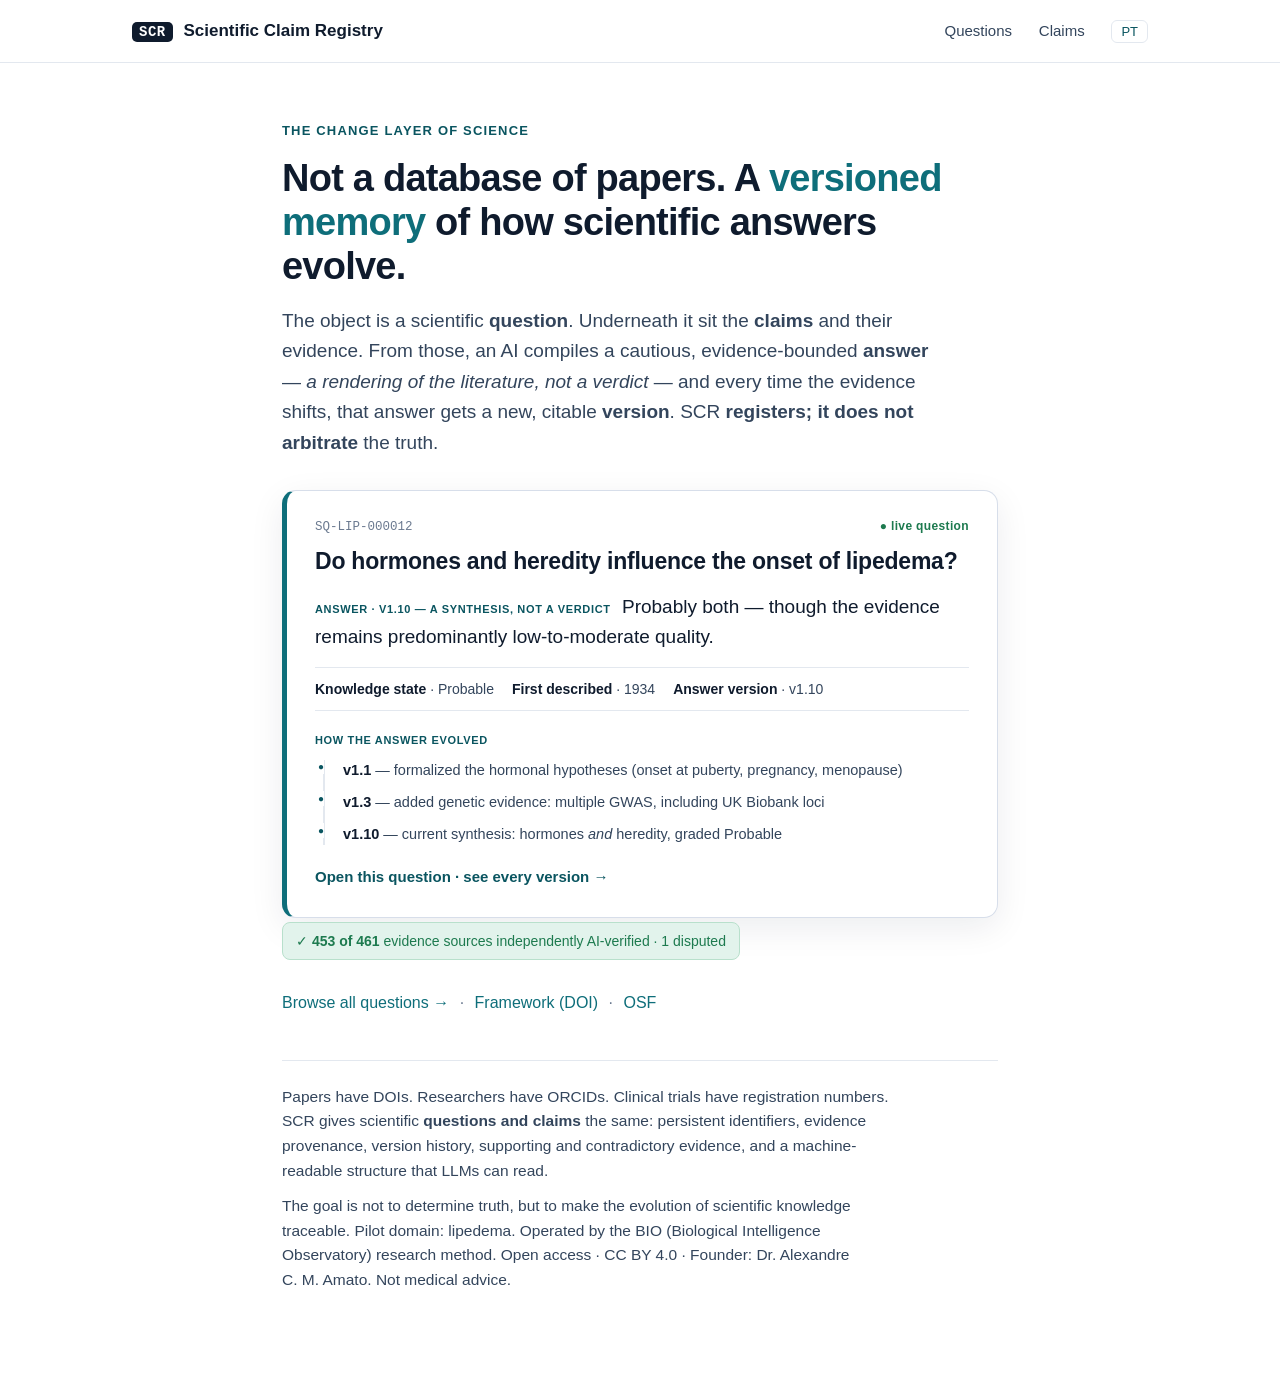
==== site/index.html @ 6c6f7bb6 "Initial commit — SCR v0.4 registry, protocol, pipeline and site The Scientific Claim Registry: a ver" ====
<!DOCTYPE html>
<html lang="en">
<head>
<meta charset="UTF-8">
<meta name="viewport" content="width=device-width, initial-scale=1">
<title>Scientific Claim Registry — a versioned memory of how scientific answers evolve</title>
<meta name="description" content="ScientificClaims.org is not a database of papers. It is a versioned memory of how scientific answers evolve over time. SCR indexes scientific questions; for each, an AI compiles a cautious, evidence-bounded answer from the literature, and every time the evidence shifts the answer gets a new, citable version. It registers; it does not arbitrate. Pilot: lipedema.">
<meta name="robots" content="index,follow">
<link rel="canonical" href="https://scientificclaims.org/">
<link rel="alternate" hreflang="en" href="https://scientificclaims.org/">
<link rel="alternate" hreflang="pt-br" href="https://scientificclaims.org/pt/">
<link rel="alternate" hreflang="x-default" href="https://scientificclaims.org/">
<link rel="icon" href="/favicon.svg" type="image/svg+xml">
<link rel="apple-touch-icon" href="/apple-touch-icon.png">
<meta property="og:title" content="Scientific Claim Registry — the change layer of science">
<meta property="og:description" content="Not a database of papers. A versioned memory of how scientific answers evolve over time.">
<meta property="og:type" content="website">
<meta property="og:url" content="https://scientificclaims.org/">
<meta property="og:image" content="https://scientificclaims.org/og-image.png">
<meta name="twitter:card" content="summary_large_image">
<link rel="stylesheet" href="style.css?v=af39bd15">
<script defer src="https://umami.caprover.amato.io/script.js" data-website-id="58f2ba6a-560e-4c60-b96d-2c890a3bd339"></script>
</head>
<body>
<header class="site">
  <div class="wrap nav">
    <a class="brand" href="/"><span class="mono">SCR</span> <span class="brand-full">Scientific Claim Registry</span></a>
    <nav>
      <a href="/questions.html">Questions</a>
      <a href="/claims.html">Claims</a>
      <a class="lang" href="/pt/">PT</a>
    </nav>
  </div>
</header>

<main class="home wrap">
  <p class="home-kicker">The change layer of science</p>
  <h1 class="home-h1">Not a database of papers. A <span class="hl">versioned memory</span> of how scientific answers evolve.</h1>
  <p class="home-sub">The object is a scientific <strong>question</strong>. Underneath it sit the
  <strong>claims</strong> and their evidence. From those, an AI compiles a cautious, evidence-bounded
  <strong>answer</strong> — <em>a rendering of the literature, not a verdict</em> — and every time the
  evidence shifts, that answer gets a new, citable <strong>version</strong>. SCR
  <strong>registers; it does not arbitrate</strong> the truth.</p>

  <!--HERO-->
  <a class="qfeat" href="/q/SQ-LIP-000012.html">
    <div class="qf-top"><span class="mono qf-id">SQ-LIP-000012</span><span class="qf-live">● live question</span></div>
    <h2 class="qf-q">Do hormones and heredity influence the onset of lipedema?</h2>
    <p class="qf-a"><span class="qf-lbl">Answer · v1.10 — a synthesis, not a verdict</span> Probably both — though the evidence remains predominantly low-to-moderate quality.</p>
    <div class="qf-meta"><span><b>Knowledge state</b> · Probable</span><span><b>First described</b> · 1934</span><span><b>Answer version</b> · v1.10</span></div>
    <div class="qf-ladder"><span class="qf-lbl">How the answer evolved</span><ol><li><b>v1.1</b> — formalized the hormonal hypotheses (onset at puberty, pregnancy, menopause)</li><li><b>v1.3</b> — added genetic evidence: multiple GWAS, including UK&nbsp;Biobank loci</li><li><b>v1.10</b> — current synthesis: hormones <em>and</em> heredity, graded Probable</li></ol></div>
    <span class="qf-cta">Open this question · see every version →</span>
  </a>
  <!--/HERO-->

  <!--VERSEAL--><p class="verseal" title="Each evidence source is independently re-read by a second AI model that must confirm its stance and a verbatim quote from the source (R-AI-13/14).">✓ <strong>453 of 461</strong> evidence sources independently AI-verified · 1 disputed</p><!--/VERSEAL-->

  <p class="home-links"><a href="/questions.html">Browse all questions →</a>
    <span class="sep">·</span> <a href="https://doi.org/10.5281/zenodo.20466195" rel="noopener">Framework (DOI)</a>
    <span class="sep">·</span> <a href="https://osf.io/n97ez/" rel="noopener">OSF</a></p>

  <div class="home-foot">
    <p>Papers have DOIs. Researchers have ORCIDs. Clinical trials have registration numbers. SCR gives
    scientific <strong>questions and claims</strong> the same: persistent identifiers, evidence provenance,
    version history, supporting and contradictory evidence, and a machine-readable structure that LLMs can read.</p>
    <p class="muted small">The goal is not to determine truth, but to make the evolution of scientific knowledge
    traceable. Pilot domain: lipedema. Operated by the BIO (Biological Intelligence Observatory) research method.
    Open access · CC&nbsp;BY&nbsp;4.0 · Founder: Dr.&nbsp;Alexandre C.&nbsp;M.&nbsp;Amato. Not medical advice.</p>
  </div>
</main>
</body>
</html>
---- site/style.css ----
:root{
  --ink:#0f1b2d; --ink-soft:#33455c; --muted:#6b7a90;
  --line:#e3e8ef; --bg:#ffffff; --band:#f6f8fb;
  --accent:#0e6e7a; --accent-d:#0a5560; --gold:#b07d2b;
  --maxw:1060px;
}
*{box-sizing:border-box}
html{scroll-behavior:smooth}
body{
  margin:0; color:var(--ink); background:var(--bg);
  font-family:-apple-system,BlinkMacSystemFont,"Segoe UI",Roboto,Helvetica,Arial,sans-serif;
  line-height:1.6; font-size:17px; -webkit-font-smoothing:antialiased;
}
.wrap{max-width:var(--maxw); margin:0 auto; padding:0 22px}
.mono{font-family:"SF Mono",ui-monospace,Menlo,Consolas,monospace}
a{color:var(--accent); text-decoration:none}
a:hover{text-decoration:underline}
h1,h2,h3{line-height:1.2; color:var(--ink); letter-spacing:-.01em}
.muted{color:var(--muted)}
.small{font-size:14px}

/* header */
header.site{border-bottom:1px solid var(--line); position:sticky; top:0; background:rgba(255,255,255,.92); backdrop-filter:saturate(180%) blur(8px); z-index:10}
.nav{display:flex; align-items:center; justify-content:space-between; height:62px}
.brand{font-weight:700; color:var(--ink)}
.brand .mono{background:var(--ink); color:#fff; padding:2px 7px; border-radius:5px; font-size:.82em; letter-spacing:.04em}
.brand-full{font-weight:600; margin-left:6px}
header nav a{color:var(--ink-soft); margin-left:22px; font-size:15px; font-weight:500}
@media(max-width:640px){.brand-full{display:none} header nav a{margin-left:14px}}

/* hero */
.hero{padding:84px 0 70px; border-bottom:1px solid var(--line)}
.eyebrow{color:var(--accent-d); font-weight:600; font-size:14px; text-transform:uppercase; letter-spacing:.08em; margin:0 0 18px}
.hero h1{font-size:48px; margin:0 0 22px; max-width:18ch}
.hl{color:var(--accent)}
.lead{font-size:20px; color:var(--ink-soft); max-width:60ch; margin:0 0 30px}
.cta{display:flex; gap:12px; flex-wrap:wrap}
.btn{display:inline-block; padding:12px 20px; border-radius:8px; border:1px solid var(--line); color:var(--ink); font-weight:600; font-size:15px}
.btn:hover{text-decoration:none; border-color:var(--accent)}
.btn.primary{background:var(--accent); border-color:var(--accent); color:#fff}
.btn.primary:hover{background:var(--accent-d)}
@media(max-width:640px){.hero h1{font-size:34px} .lead{font-size:18px}}

/* band */
.band{background:var(--band); border-bottom:1px solid var(--line); padding:56px 0}
section.section{padding:64px 0}
h2{font-size:30px; margin:0 0 10px}
.sub{color:var(--ink-soft); max-width:64ch; margin:0 0 28px; font-size:18px}

/* id grid */
.idgrid{display:grid; grid-template-columns:repeat(5,1fr); gap:14px}
.idcard{background:#fff; border:1px solid var(--line); border-radius:10px; padding:18px 14px; text-align:center}
.idcard .tag{display:inline-block; font-size:13px; background:#eef2f7; color:var(--ink-soft); padding:3px 9px; border-radius:6px; margin-bottom:8px}
.idcard span:last-child{display:block; color:var(--muted); font-size:14px}
.idcard.now{border-color:var(--accent); box-shadow:0 0 0 2px rgba(14,110,122,.12)}
.idcard.now .tag{background:var(--accent); color:#fff}
.idcard.now span:last-child{color:var(--accent-d); font-weight:600}
@media(max-width:720px){.idgrid{grid-template-columns:repeat(2,1fr)} .idcard.now{grid-column:span 2}}

/* cards */
.cards{display:grid; grid-template-columns:repeat(3,1fr); gap:18px}
.card{border:1px solid var(--line); border-radius:12px; padding:22px; background:#fff}
.card h3{font-size:17px; margin:0 0 8px; color:var(--accent-d)}
.card p{margin:0; color:var(--ink-soft); font-size:15.5px}
@media(max-width:820px){.cards{grid-template-columns:1fr 1fr}}
@media(max-width:560px){.cards{grid-template-columns:1fr}}

/* claim object */
.claim{background:#fff; border:1px solid var(--line); border-left:4px solid var(--accent); border-radius:12px; padding:26px; max-width:760px; box-shadow:0 8px 30px rgba(15,27,45,.06)}
.claim-head{display:flex; align-items:center; gap:12px; margin-bottom:14px}
.claim .id{font-size:15px; background:var(--ink); color:#fff; padding:4px 9px; border-radius:6px}
.chip{font-size:13px; background:#eef2f7; color:var(--ink-soft); padding:3px 10px; border-radius:20px; text-transform:uppercase; letter-spacing:.04em}
.claim-text{font-size:19px; color:var(--ink); margin:0 0 18px; font-weight:500}
.dims{display:flex; gap:10px; flex-wrap:wrap; margin-bottom:16px}
.dim{flex:1; min-width:150px; background:var(--band); border:1px solid var(--line); border-radius:9px; padding:10px 12px}
.dim-k{display:block; font-size:12px; text-transform:uppercase; letter-spacing:.05em; color:var(--muted)}
.dim-v{font-weight:600}
.dim-v.muted{color:var(--muted); font-weight:500}
.state-emerging{color:#c47d12}
.claim-evi,.claim-gap{margin:6px 0 0; font-size:14.5px; color:var(--ink-soft)}
.fineprint{margin-top:18px; color:var(--muted); font-size:15px; font-style:italic}

/* hypothesis */
.hyp{border-left:4px solid var(--gold); background:var(--band); margin:0 0 22px; padding:22px 26px; border-radius:0 10px 10px 0; font-size:22px; color:var(--ink); font-weight:500; max-width:70ch}

/* pilot */
.pilot{display:grid; grid-template-columns:1.3fr 1fr; gap:34px; align-items:start}
.pilot h2{margin-top:0}
.pilot p{color:var(--ink-soft)}
.stat{font-size:16px; color:var(--ink)!important}
.stat strong{font-size:24px; color:var(--accent-d)}
.priorart{background:#fff; border:1px solid var(--line); border-radius:12px; padding:24px}
.priorart h3{margin:0 0 8px; font-size:17px}
.priorart p{margin:0; font-size:15px}
@media(max-width:760px){.pilot{grid-template-columns:1fr}}

/* footer */
footer.site{border-top:1px solid var(--line); padding:40px 0; background:var(--band)}
.foot{display:flex; justify-content:space-between; gap:24px; flex-wrap:wrap}
.foot .brand{color:var(--ink); margin:0 0 4px}
.foot p{margin:0 0 4px}

/* ===== language toggle + claims page ===== */
header nav a.lang{border:1px solid var(--line); border-radius:6px; padding:3px 9px; font-size:13px; color:var(--accent-d)}
header nav a.active{color:var(--accent-d); font-weight:700}

.claims-hero{padding:54px 0 8px}
.claims-hero h1{font-size:34px; margin:0 0 10px}
.filters{display:flex; gap:10px; flex-wrap:wrap; margin:22px 0 8px}
.fbtn{cursor:pointer; background:#fff; border:1px solid var(--line); border-radius:20px; padding:7px 14px; font-size:14px; color:var(--ink-soft); font-weight:600}
.fbtn:hover{border-color:var(--accent)}
.fbtn.active{background:var(--ink); color:#fff; border-color:var(--ink)}
.fct{opacity:.6; font-weight:500}
.fbtn.active .fct{opacity:.8}

.claims-bg{background:var(--band); border-top:1px solid var(--line)}
.claims-list{padding:26px 22px 84px; display:grid; gap:20px}
.claim-row{border:1px solid #d7deea; border-left:4px solid var(--accent); border-radius:12px; padding:22px 24px; background:#fff; box-shadow:0 4px 16px rgba(15,27,45,.07); transition:box-shadow .15s,transform .15s}
.claim-row:hover{box-shadow:0 10px 28px rgba(15,27,45,.12); transform:translateY(-1px)}
.cr-head{display:flex; align-items:center; gap:10px; flex-wrap:wrap; margin-bottom:10px}
.cr-head .id{font-size:13.5px; background:var(--ink); color:#fff; padding:3px 8px; border-radius:5px}
.badge{font-size:12px; font-weight:700; padding:3px 10px; border-radius:20px; text-transform:uppercase; letter-spacing:.04em}
.st-established{background:#e2f3ec; color:#1d7a4f}
.st-probable{background:#e6f0f6; color:#1f6a93}
.st-emerging{background:#fcf0dd; color:#b07d2b}
.st-speculative{background:#f3e7ea; color:#a23b52}
.st-no_evidence{background:#eceef1; color:#5b6b7e}
.cr-text{font-size:17px; color:var(--ink); margin:0 0 12px; font-weight:500}
.cr-meta{font-size:14px; color:var(--ink-soft); margin-bottom:8px}
.cr-evi{font-size:13px; color:var(--accent-d); margin:0 0 8px; word-break:break-word}
.cr-gap{font-size:14px; color:var(--muted); margin:0}
.cr-gap strong{color:var(--ink-soft)}
@media(max-width:560px){.claims-list{padding-left:0; padding-right:0} .claims-hero h1{font-size:28px}}

/* ===== layered architecture + related work ===== */
.layers{display:grid; grid-template-columns:repeat(3,1fr); gap:18px; margin-top:8px}
.layer{border:1px solid var(--line); border-radius:12px; padding:22px; background:#fff}
.layer.l1{border-color:var(--accent); box-shadow:0 6px 22px rgba(14,110,122,.10)}
.layer .lnum{display:block; font-size:12px; text-transform:uppercase; letter-spacing:.06em; color:var(--muted); margin-bottom:6px}
.layer.l1 .lnum{color:var(--accent-d); font-weight:700}
.layer h3{margin:0 0 8px; font-size:18px}
.layer p{margin:0; color:var(--ink-soft); font-size:15px}
.related{max-width:74ch; color:var(--ink-soft); font-size:16.5px}
@media(max-width:760px){.layers{grid-template-columns:1fr}}

/* ===== minimalist RFC homepage ===== */
.rfc{max-width:680px; padding:74px 22px 96px}
.rfc h1{font-size:32px; margin:0 0 30px; letter-spacing:-.02em}
.rfc-lede{font-size:23px; line-height:1.65; color:var(--ink); margin:0 0 34px}
.rfc-lede strong{color:var(--accent-d)}
.rfc-body{font-size:18px; color:var(--ink-soft); margin:0 0 14px}
.rfc-list{font-size:18px; color:var(--ink); margin:0 0 34px; padding-left:22px; line-height:1.85}
.rfc-goal{font-size:20px; color:var(--ink); border-left:3px solid var(--gold); padding-left:18px; margin:0 0 38px; line-height:1.6}
.rfc-goal strong{color:var(--accent-d)}
.rfc-links{font-size:16px; margin:0 0 44px}
.rfc-links .sep{color:var(--muted); margin:0 6px}
.rfc-note{font-size:13.5px; color:var(--muted); border-top:1px solid var(--line); padding-top:22px; line-height:1.7}
@media(max-width:560px){.rfc{padding-top:48px} .rfc-lede{font-size:20px}}

/* ===== homepage tagline ===== */
.rfc-tagline{font-size:17px; color:var(--accent-d); font-weight:600; margin:-14px 0 30px; line-height:1.5}

/* ===== question pages ===== */
.qpage{max-width:760px; padding:48px 22px 80px}
.qpage .qid{font-size:13px; color:var(--muted); margin:0 0 8px}
.qtitle{font-size:30px; line-height:1.25; margin:0 0 24px}
.vtrack{display:flex; align-items:flex-start; gap:0; overflow-x:auto; padding:14px 4px 6px; position:relative}
.vnode{flex:1 1 0; min-width:84px; position:relative; display:flex; flex-direction:column; align-items:center;
  text-align:center; text-decoration:none; color:var(--ink-soft); cursor:help}
.vnode::before{content:""; position:absolute; top:6px; left:50%; right:-50%; height:2px; background:#d7deea; z-index:0}
.vnode:last-child::before{display:none}
.vnode .vdot{width:13px; height:13px; border-radius:50%; background:#fff; border:2.5px solid #9fb3c8; z-index:1; margin-bottom:5px}
.vnode.cur .vdot{background:var(--accent); border-color:var(--accent-d); box-shadow:0 0 0 4px rgba(14,110,122,.13)}
.vnode .vver{font-weight:700; font-size:13px; color:var(--ink)}
.vnode.cur .vver{color:var(--accent-d)}
.vnode .vdate{font-size:11.5px; color:var(--muted)}
.vnode:hover .vver{text-decoration:underline}
.vnode.noarch{cursor:default; opacity:.62}
.vnode.noarch .vdot{border-style:dashed; border-color:#b7c3d2}
.vnode.noarch:hover .vver{text-decoration:none}
.bottomline{margin:0 0 20px; padding:16px 20px; background:linear-gradient(180deg,#f0f7f5,#f6f8fb);
  border:1px solid #cfe4dd; border-left:4px solid var(--accent); border-radius:12px}
.bottomline .bl-h{display:block; font-size:12px; font-weight:700; letter-spacing:.08em; text-transform:uppercase;
  color:var(--accent-d); margin-bottom:5px}
.bottomline p{margin:0; font-size:17.5px; line-height:1.5; color:var(--ink)}
.sbadge{display:inline-block; margin-left:6px; padding:1px 8px; border-radius:999px;
  background:#fbeecd; color:#7a5410; border:1px solid #e6c98a; font-size:12px; font-weight:600;
  white-space:nowrap; cursor:help; vertical-align:1px}
.related{margin:0 0 18px; padding:10px 16px; background:var(--band); border-radius:10px}
.related .qf-lbl{display:block; margin-bottom:4px}
.related ul{margin:0; padding:0 0 0 18px}
.related li{margin:3px 0; font-size:14.5px; line-height:1.45}
.related a{color:var(--accent-d); font-weight:600}
.qphr{margin:-12px 0 20px; font-size:14px}
.qphr summary{cursor:pointer; color:var(--accent-d); font-weight:600; letter-spacing:.02em; list-style:none}
.qphr summary::-webkit-details-marker{display:none}
.qphr summary::before{content:"⊕ "; color:var(--muted)}
.qphr[open] summary::before{content:"⊖ "}
.qphr ul{margin:8px 0 0; padding:0 0 0 18px; color:var(--muted)}
.qphr li{margin:3px 0; line-height:1.5}
.answer{background:var(--band); border-left:4px solid var(--accent); border-radius:0 10px 10px 0; padding:18px 22px; margin:0 0 22px}
.answer .alabel{display:block; font-size:12px; text-transform:uppercase; letter-spacing:.06em; color:var(--accent-d); font-weight:700; margin-bottom:6px}
.answer p{margin:0; font-size:18px; color:var(--ink); line-height:1.6}
/* Answer-at-a-glance: the structured / infrastructure rendering */
.glance{border:1px solid var(--line); border-radius:12px; padding:16px 20px; margin:0 0 18px; background:var(--band)}
.glance-h{display:block; font-size:11px; text-transform:uppercase; letter-spacing:.07em; color:var(--accent-d); font-weight:700; margin-bottom:10px}
.glance dl{margin:0; display:grid; gap:7px}
.glance .g-row{display:grid; grid-template-columns:170px 1fr; gap:10px; align-items:baseline; font-size:15px}
.glance dt{margin:0; color:var(--ink-soft); font-size:13px}
.glance dd{margin:0; color:var(--ink); font-weight:600}
.glance .muted{font-weight:400}
.glance .g-answer{padding-bottom:9px; margin-bottom:3px; border-bottom:1px solid var(--line)}
.glance .g-answer dt{font-size:11px; text-transform:uppercase; letter-spacing:.05em; color:var(--accent-d); font-weight:700}
.glance .g-answer dd{font-size:16.5px; font-weight:700; color:var(--ink); line-height:1.4}
.glance .contra-caveat{color:#a23b52; font-style:italic; font-weight:400; font-size:12.5px; line-height:1.4}
.glance .gmeta{grid-column:auto; margin:12px 0 0; padding-top:10px; border-top:1px solid var(--line); font-size:12.5px; color:var(--muted); font-weight:400}
.evlink{font-weight:700; text-decoration:none; border-bottom:1.5px solid transparent}
.evlink.sup{color:#1d7a4f} .evlink.con{color:#a23b52} .evlink.oth{color:#5b6b7b}
.evlink:hover{border-bottom-color:currentColor}
.amut{font-weight:400; font-size:11px; text-transform:none; letter-spacing:0; color:var(--muted)}
.whatsnew{border-left:4px solid var(--accent); background:var(--band); border-radius:0 10px 10px 0; padding:12px 18px; margin:0 0 22px}
.whatsnew .wn-h{display:block; font-size:11px; text-transform:uppercase; letter-spacing:.06em; color:var(--accent-d); font-weight:700; margin-bottom:5px}
.whatsnew p{margin:0; font-size:15px; color:var(--ink); line-height:1.55}
/* R-Q-7 outcome breakdown */
.outcomes{border:1px solid var(--line); border-radius:12px; padding:14px 18px; margin:0 0 18px}
.outcomes table{width:100%; border-collapse:collapse; margin-top:8px; font-size:14.5px}
.outcomes td{padding:6px 8px; border-bottom:1px solid var(--band); vertical-align:baseline}
.outcomes tr:last-child td{border-bottom:none}
.oc-name{font-weight:600; color:var(--ink)}
.oc-conf{color:var(--ink-soft); white-space:nowrap}
.oc-dir{font-weight:700; padding:1px 8px; border-radius:20px; font-size:12.5px; white-space:nowrap}
.oc-dir.d-improved,.oc-dir.d-reduced{background:#e6f4ec; color:#1d7a4f}
.oc-dir.d-increased,.oc-dir.d-mixed{background:#fdf0e3; color:#9a6212}
.oc-dir.d-no_effect,.oc-dir.d-not_demonstrated{background:#eef1f4; color:#5b6b7b}
.dmtag{font-size:11px; padding:1px 8px; border-radius:20px; font-weight:600; white-space:nowrap}
.dm-yes{background:#e6f4ec; color:#1d7a4f} .dm-no{background:#eef1f4; color:#5b6b7b}
.oc-note td{color:var(--muted); font-size:13px; padding-top:0}
@media(max-width:560px){.glance .g-row{grid-template-columns:1fr; gap:2px}}
.answer-cap{margin:10px 0 0!important; font-size:13px!important; font-style:italic; color:var(--accent-d); line-height:1.45}
.ai-prov{margin:10px 0 0!important; padding-top:10px; border-top:1px solid var(--line); font-size:12.5px!important; color:var(--ink); line-height:1.5}
.ai-prov strong{color:var(--accent-d)}
.ai-prov .muted{font-style:italic}
.qmeta{display:flex; gap:14px; flex-wrap:wrap; margin:0 0 22px}
.qmeta>div{flex:1; min-width:150px; background:#fff; border:1px solid var(--line); border-radius:10px; padding:10px 14px}
.qmeta .mk{display:block; font-size:11px; text-transform:uppercase; letter-spacing:.05em; color:var(--muted); margin-bottom:4px}
.evdir{display:flex; gap:12px; margin:0 0 26px}
.ev{flex:1; text-align:center; border:1px solid var(--line); border-radius:10px; padding:14px; background:#fff}
.ev b{display:block; font-size:26px; line-height:1}
.ev span{font-size:13px; color:var(--muted)}
.ev.sup b{color:#1d7a4f} .ev.con b{color:#a23b52} .ev.oth b{color:#1f6a93}
.qpage h2{font-size:15px; text-transform:uppercase; letter-spacing:.04em; margin:28px 0 12px; padding-bottom:6px; border-bottom:1px solid var(--line); color:var(--ink-soft)}
.changed,.uncert{font-size:16px; color:var(--ink-soft); margin:0}
.qclaims{list-style:none; padding:0; margin:0; display:grid; gap:10px}
.qclaims li{border:1px solid var(--line); border-radius:9px; padding:12px 14px; font-size:15px}
.qclaims .cid{font-size:12.5px}
.role{font-size:11px; text-transform:uppercase; letter-spacing:.04em; padding:2px 8px; border-radius:20px; margin-left:6px}
.role-supporting{background:#e2f3ec; color:#1d7a4f}
.role-contradicting{background:#f3e7ea; color:#a23b52}
.role-refines{background:#e6f0f6; color:#1f6a93}
.role-context{background:#eef2f7; color:#56657d}
.vbadge{display:inline-block; font-size:11.5px; font-weight:600; letter-spacing:.02em; padding:1px 7px; border-radius:10px; vertical-align:middle; white-space:nowrap}
.v-ok{background:#e2f3ec; color:#1d7a4f}
.v-bad{background:#fbecd9; color:#9a5b16}
.v-na{background:#eef2f7; color:#7a879b}
.evquote{display:block; margin:3px 0 0; padding:2px 0 2px 11px; border-left:2px solid var(--line); color:var(--ink-soft); font-size:13.5px; font-style:italic}
.integ-warn{background:#fbecd9; border-color:#e6c79a; color:#7a4e12}
.verseal{display:inline-block; font-size:14px; color:#1d7a4f; background:#e2f3ec; border:1px solid #b8e0cc; border-radius:8px; padding:7px 13px; margin:4px 0 0}
.verseal strong{font-weight:700}
.ctext{color:var(--ink-soft)}
.verhist{list-style:none; padding:0; margin:0; font-size:14px; color:var(--ink-soft)}
.refs{font-size:13px; color:var(--accent-d); word-break:break-word}
.backlink{margin-top:30px}
.qgrid{display:grid; grid-template-columns:repeat(2,1fr); gap:16px; padding:26px 22px 84px}
.qcard{display:block; background:#fff; border:1px solid #d7deea; border-radius:12px; padding:20px; box-shadow:0 4px 16px rgba(15,27,45,.06); transition:box-shadow .15s,transform .15s}
.qcard:hover{text-decoration:none; box-shadow:0 10px 26px rgba(15,27,45,.12); transform:translateY(-1px)}
.qc-head{display:flex; justify-content:space-between; align-items:center; gap:8px; margin-bottom:8px}
.qc-head .qid{font-size:12px; color:var(--muted)}
.qcard h3{font-size:17px; margin:0 0 8px; color:var(--ink); line-height:1.3}
.qc-ans{font-size:14px; color:var(--ink-soft); margin:0 0 10px}
.qc-ev{font-size:13px; color:var(--muted); margin:0}
.qc-ev .sup{color:#1d7a4f} .qc-ev .con{color:#a23b52}
@media(max-width:680px){.qgrid{grid-template-columns:1fr} .evdir{flex-wrap:wrap}}

/* knowledge freshness */
.fresh{color:var(--accent-d); font-weight:600}
.frnote{font-size:13.5px; color:var(--ink-soft); background:var(--band); border:1px solid var(--line); border-radius:8px; padding:11px 14px; margin:0 0 8px}
.qid a{font-weight:600}

/* citation formats */
.cite-tabs{display:flex; gap:6px; flex-wrap:wrap; margin:0 0 10px; align-items:center}
.ctab{cursor:pointer; background:#fff; border:1px solid var(--line); border-radius:18px; padding:4px 12px; font-size:13px; color:var(--ink-soft); font-weight:600}
.ctab.active{background:var(--ink); color:#fff; border-color:var(--ink)}
.copybtn{margin-left:auto; cursor:pointer; background:var(--accent); color:#fff; border:none; border-radius:7px; padding:5px 12px; font-size:13px; font-weight:600}
.copybtn:hover{background:var(--accent-d)}
.cite-out{background:#fff; border:1px solid var(--line); border-radius:8px; padding:12px 14px; font-size:13px; white-space:pre-wrap; word-break:break-word; margin:0 0 8px; font-family:"SF Mono",ui-monospace,Menlo,monospace; color:var(--ink)}

/* evidence timeline */
.tl{width:100%; height:auto; display:block; max-width:680px}
.tlyr{font-size:11px; fill:#6b7a90; font-family:"SF Mono",monospace}
.cr-tl{margin:2px 0 12px}
.qtl{margin:4px 0 8px}
.tllg{font-size:12px; color:var(--muted)}
.tldot{display:inline-block; width:9px; height:9px; border-radius:50%; vertical-align:middle; margin:0 3px 0 8px}

/* ===== homepage: living question ===== */
.home{max-width:760px; padding:58px 22px 90px}
.home-kicker{color:var(--accent-d); font-weight:700; font-size:13px; text-transform:uppercase; letter-spacing:.09em; margin:0 0 14px}
.home-h1{font-size:38px; line-height:1.16; margin:0 0 18px; letter-spacing:-.02em}
.home-sub{font-size:19px; color:var(--ink-soft); margin:0 0 32px; max-width:62ch}
.qfeat{display:block; background:#fff; border:1px solid #d7deea; border-left:5px solid var(--accent); border-radius:14px; padding:26px 28px; box-shadow:0 10px 34px rgba(15,27,45,.08); transition:box-shadow .15s,transform .15s}
.qfeat:hover{text-decoration:none; box-shadow:0 16px 44px rgba(15,27,45,.14); transform:translateY(-2px)}
.qf-top{display:flex; justify-content:space-between; align-items:center; margin-bottom:10px}
.qf-id{font-size:12.5px; color:var(--muted)}
.qf-live{font-size:12px; color:#1d7a4f; font-weight:700; letter-spacing:.03em}
.qf-q{font-size:23px; line-height:1.25; margin:0 0 16px; color:var(--ink)}
.qf-a{font-size:19px; color:var(--ink); margin:0 0 14px}
.qf-lbl{display:inline-block; font-size:11px; text-transform:uppercase; letter-spacing:.06em; color:var(--accent-d); font-weight:700; margin-right:6px}
.qf-meta{display:flex; gap:18px; flex-wrap:wrap; font-size:14px; color:var(--ink-soft); border-top:1px solid var(--line); border-bottom:1px solid var(--line); padding:10px 0; margin:0 0 14px}
.qf-meta b{color:var(--ink); font-weight:600}
.qf-chg{font-size:15px; color:var(--ink-soft); margin:0 0 18px}
.qf-ladder{margin:0 0 18px}
.qf-ladder ol{margin:8px 0 0; padding:0 0 0 4px; list-style:none; counter-reset:none}
.qf-ladder li{position:relative; padding:0 0 10px 18px; font-size:14.5px; color:var(--ink-soft); line-height:1.5; border-left:2px solid var(--line); margin-left:4px}
.qf-ladder li:last-child{padding-bottom:0}
.qf-ladder li::before{content:"●"; position:absolute; left:-7px; top:-1px; font-size:10px; color:var(--accent-d); background:var(--bg,#fff)}
.qf-ladder li b{color:var(--ink); font-weight:700; font-variant-numeric:tabular-nums}
.qf-cta{display:inline-block; color:var(--accent-d); font-weight:700; font-size:15px}
.home-links{margin:30px 0 44px; font-size:16px}
.home-links .sep{color:var(--muted); margin:0 6px}
.home-foot{border-top:1px solid var(--line); padding-top:24px}
.home-foot p{font-size:15.5px; color:var(--ink-soft); margin:0 0 10px; max-width:72ch}
@media(max-width:600px){.home-h1{font-size:29px} .qf-q{font-size:20px} .qf-a{font-size:17px}}

/* ---- search · tags · pagination (questions index) ---- */
.qsearch{margin:18px 0 10px}
.qsearch input{width:100%; max-width:560px; padding:12px 16px; font-size:16px; color:var(--ink);
  border:1px solid var(--line); border-radius:10px; background:var(--bg); outline:none;
  transition:border-color .15s, box-shadow .15s}
.qsearch input:focus{border-color:var(--accent); box-shadow:0 0 0 3px rgba(14,110,122,.12)}
.qcount-line{margin:8px 0 0}
.qc-tags{display:flex; flex-wrap:wrap; gap:6px; margin:10px 0 2px}
.qc-tag{font-size:11.5px; line-height:1; padding:5px 9px; border-radius:999px; color:var(--accent-d);
  background:var(--band); border:1px solid var(--line); cursor:pointer; transition:background .15s, border-color .15s}
.qc-tag:hover{background:#eaf3f4; border-color:var(--accent)}
.qtags{display:flex; flex-wrap:wrap; gap:7px; margin:0 0 16px}
.qtag{font-size:12.5px; line-height:1; padding:6px 12px; border-radius:999px; text-decoration:none;
  color:var(--accent-d); background:var(--band); border:1px solid var(--line); transition:background .15s, border-color .15s}
.qtag:hover{background:#eaf3f4; border-color:var(--accent)}
.noresults{text-align:center; padding:40px 0; font-size:16px}
.pager{display:flex; flex-wrap:wrap; gap:6px; justify-content:center; margin:26px 0 6px}
.pgbtn{min-width:38px; padding:8px 12px; font-size:14px; color:var(--ink-soft); background:var(--bg);
  border:1px solid var(--line); border-radius:8px; cursor:pointer; transition:background .15s, border-color .15s, color .15s}
.pgbtn:hover:not(:disabled){border-color:var(--accent); color:var(--accent-d)}
.pgbtn.active{background:var(--accent); border-color:var(--accent); color:#fff; font-weight:600}
.pgbtn:disabled{opacity:.4; cursor:default}

/* ---- clickable article references ---- */
.reflink{color:var(--accent-d); text-decoration:none; border-bottom:1px dotted var(--accent)}
.reflink:hover{color:var(--accent); border-bottom-style:solid}
.cr-evi .reflink{word-break:break-all}
.ctext-refs{display:inline-block; margin-top:4px; font-size:12px; color:var(--muted)}
.ctext-refs .reflink{color:var(--accent-d)}

/* timeline dots: clickable to the source article */
.tl a.tldotlink{cursor:pointer}
.tl a.tldotlink circle{transition:r .1s}
.tl a.tldotlink:hover circle{r:7}
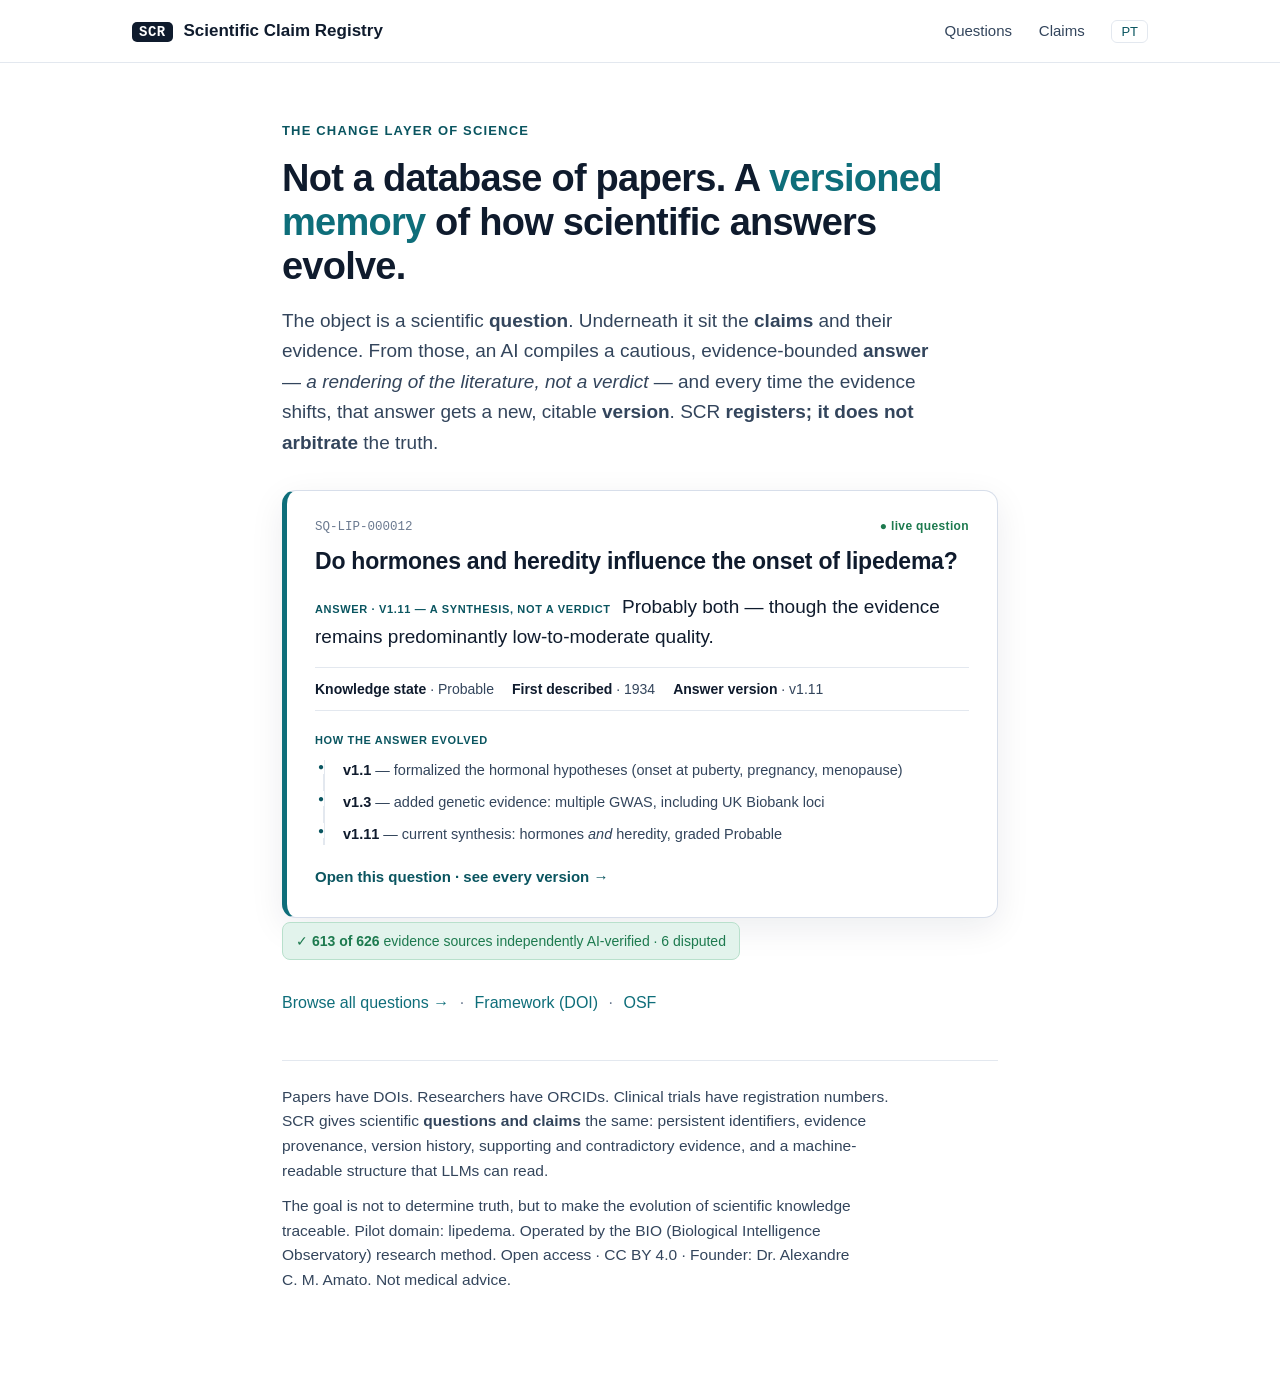
==== commit f9eee484: "Library backfill 2026-11-17: all 42 questions against the grown library Layer 1 surveillance over th" ====
--- a/site/index.html
+++ b/site/index.html
@@ -46,14 +46,14 @@
   <a class="qfeat" href="/q/SQ-LIP-000012.html">
     <div class="qf-top"><span class="mono qf-id">SQ-LIP-000012</span><span class="qf-live">● live question</span></div>
     <h2 class="qf-q">Do hormones and heredity influence the onset of lipedema?</h2>
-    <p class="qf-a"><span class="qf-lbl">Answer · v1.10 — a synthesis, not a verdict</span> Probably both — though the evidence remains predominantly low-to-moderate quality.</p>
-    <div class="qf-meta"><span><b>Knowledge state</b> · Probable</span><span><b>First described</b> · 1934</span><span><b>Answer version</b> · v1.10</span></div>
-    <div class="qf-ladder"><span class="qf-lbl">How the answer evolved</span><ol><li><b>v1.1</b> — formalized the hormonal hypotheses (onset at puberty, pregnancy, menopause)</li><li><b>v1.3</b> — added genetic evidence: multiple GWAS, including UK&nbsp;Biobank loci</li><li><b>v1.10</b> — current synthesis: hormones <em>and</em> heredity, graded Probable</li></ol></div>
+    <p class="qf-a"><span class="qf-lbl">Answer · v1.11 — a synthesis, not a verdict</span> Probably both — though the evidence remains predominantly low-to-moderate quality.</p>
+    <div class="qf-meta"><span><b>Knowledge state</b> · Probable</span><span><b>First described</b> · 1934</span><span><b>Answer version</b> · v1.11</span></div>
+    <div class="qf-ladder"><span class="qf-lbl">How the answer evolved</span><ol><li><b>v1.1</b> — formalized the hormonal hypotheses (onset at puberty, pregnancy, menopause)</li><li><b>v1.3</b> — added genetic evidence: multiple GWAS, including UK&nbsp;Biobank loci</li><li><b>v1.11</b> — current synthesis: hormones <em>and</em> heredity, graded Probable</li></ol></div>
     <span class="qf-cta">Open this question · see every version →</span>
   </a>
   <!--/HERO-->
 
-  <!--VERSEAL--><p class="verseal" title="Each evidence source is independently re-read by a second AI model that must confirm its stance and a verbatim quote from the source (R-AI-13/14).">✓ <strong>453 of 461</strong> evidence sources independently AI-verified · 1 disputed</p><!--/VERSEAL-->
+  <!--VERSEAL--><p class="verseal" title="Each evidence source is independently re-read by a second AI model that must confirm its stance and a verbatim quote from the source (R-AI-13/14).">✓ <strong>613 of 626</strong> evidence sources independently AI-verified · 6 disputed</p><!--/VERSEAL-->
 
   <p class="home-links"><a href="/questions.html">Browse all questions →</a>
     <span class="sep">·</span> <a href="https://doi.org/10.5281/zenodo.20466195" rel="noopener">Framework (DOI)</a>
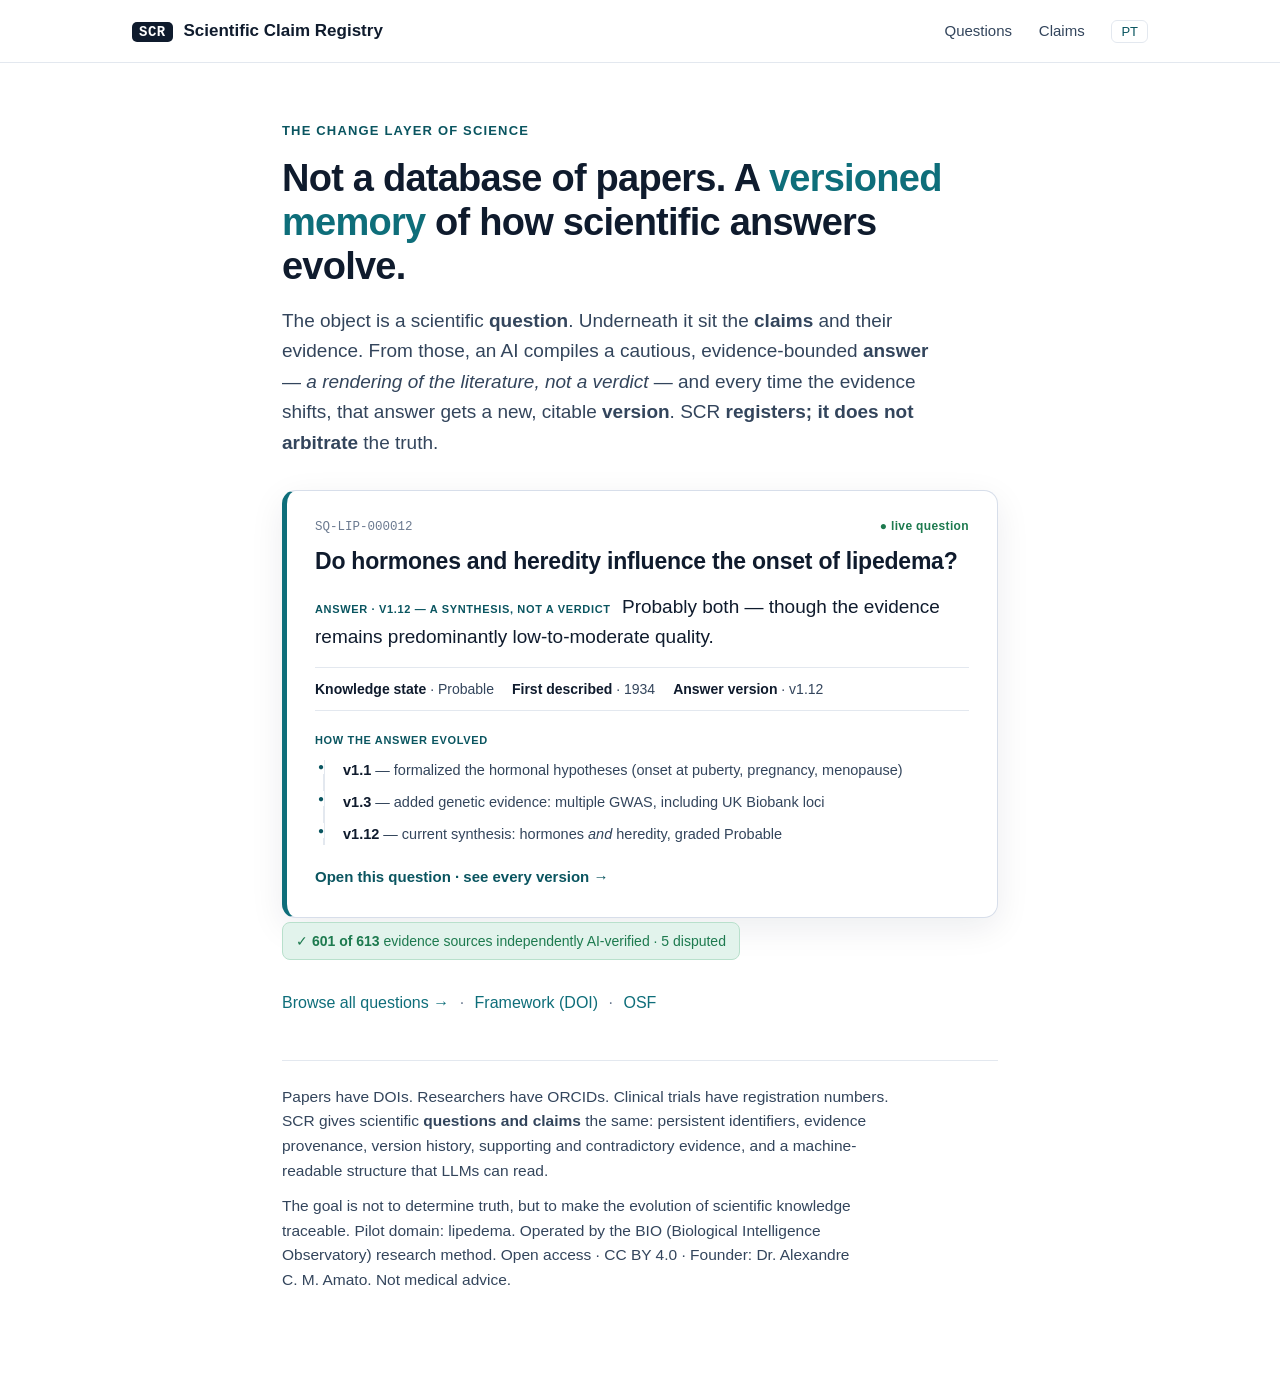
==== commit e78276ae: "Ban the author's rule-2 authorship from the registry (author_ban) 11 references by banned authors (1" ====
--- a/site/index.html
+++ b/site/index.html
@@ -46,14 +46,14 @@
   <a class="qfeat" href="/q/SQ-LIP-000012.html">
     <div class="qf-top"><span class="mono qf-id">SQ-LIP-000012</span><span class="qf-live">● live question</span></div>
     <h2 class="qf-q">Do hormones and heredity influence the onset of lipedema?</h2>
-    <p class="qf-a"><span class="qf-lbl">Answer · v1.11 — a synthesis, not a verdict</span> Probably both — though the evidence remains predominantly low-to-moderate quality.</p>
-    <div class="qf-meta"><span><b>Knowledge state</b> · Probable</span><span><b>First described</b> · 1934</span><span><b>Answer version</b> · v1.11</span></div>
-    <div class="qf-ladder"><span class="qf-lbl">How the answer evolved</span><ol><li><b>v1.1</b> — formalized the hormonal hypotheses (onset at puberty, pregnancy, menopause)</li><li><b>v1.3</b> — added genetic evidence: multiple GWAS, including UK&nbsp;Biobank loci</li><li><b>v1.11</b> — current synthesis: hormones <em>and</em> heredity, graded Probable</li></ol></div>
+    <p class="qf-a"><span class="qf-lbl">Answer · v1.12 — a synthesis, not a verdict</span> Probably both — though the evidence remains predominantly low-to-moderate quality.</p>
+    <div class="qf-meta"><span><b>Knowledge state</b> · Probable</span><span><b>First described</b> · 1934</span><span><b>Answer version</b> · v1.12</span></div>
+    <div class="qf-ladder"><span class="qf-lbl">How the answer evolved</span><ol><li><b>v1.1</b> — formalized the hormonal hypotheses (onset at puberty, pregnancy, menopause)</li><li><b>v1.3</b> — added genetic evidence: multiple GWAS, including UK&nbsp;Biobank loci</li><li><b>v1.12</b> — current synthesis: hormones <em>and</em> heredity, graded Probable</li></ol></div>
     <span class="qf-cta">Open this question · see every version →</span>
   </a>
   <!--/HERO-->
 
-  <!--VERSEAL--><p class="verseal" title="Each evidence source is independently re-read by a second AI model that must confirm its stance and a verbatim quote from the source (R-AI-13/14).">✓ <strong>613 of 626</strong> evidence sources independently AI-verified · 6 disputed</p><!--/VERSEAL-->
+  <!--VERSEAL--><p class="verseal" title="Each evidence source is independently re-read by a second AI model that must confirm its stance and a verbatim quote from the source (R-AI-13/14).">✓ <strong>601 of 613</strong> evidence sources independently AI-verified · 5 disputed</p><!--/VERSEAL-->
 
   <p class="home-links"><a href="/questions.html">Browse all questions →</a>
     <span class="sep">·</span> <a href="https://doi.org/10.5281/zenodo.20466195" rel="noopener">Framework (DOI)</a>
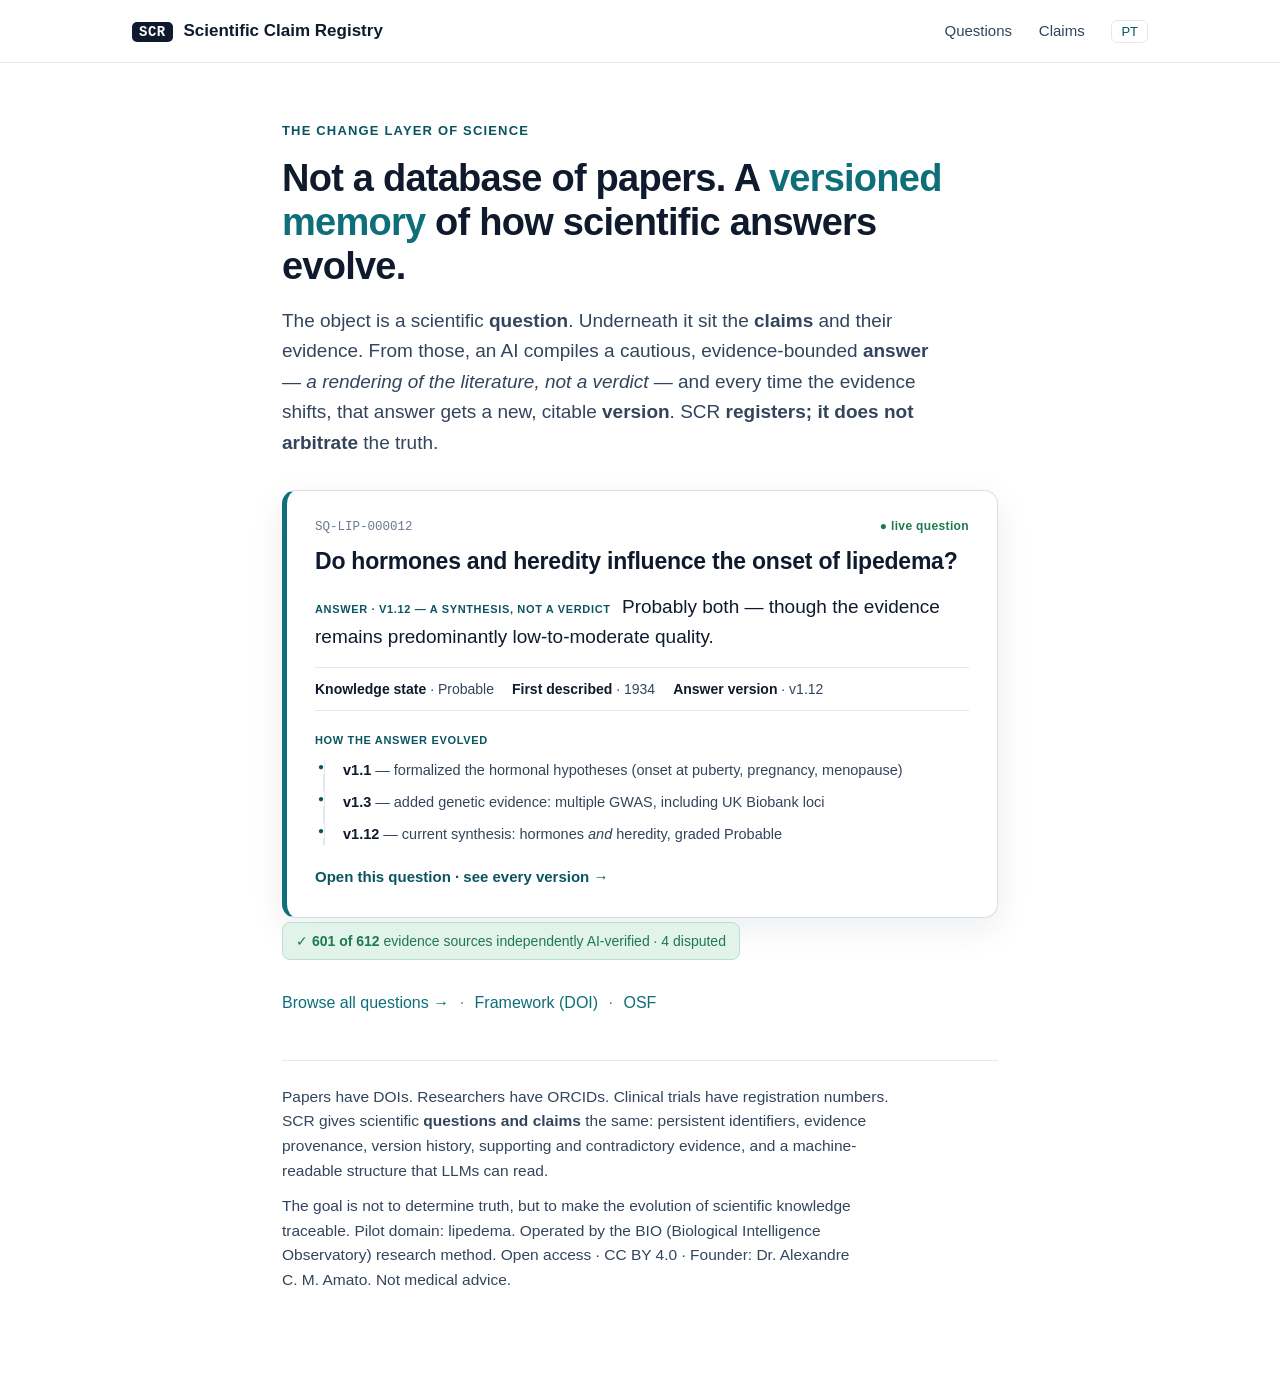
==== commit 1213ddab: "Recompile SQ-LIP-000004/011/024/038/039 after the risk-of-bias revision; re-verify SCR-LIP-000565 Co" ====
--- a/site/index.html
+++ b/site/index.html
@@ -53,7 +53,7 @@
   </a>
   <!--/HERO-->
 
-  <!--VERSEAL--><p class="verseal" title="Each evidence source is independently re-read by a second AI model that must confirm its stance and a verbatim quote from the source (R-AI-13/14).">✓ <strong>601 of 613</strong> evidence sources independently AI-verified · 5 disputed</p><!--/VERSEAL-->
+  <!--VERSEAL--><p class="verseal" title="Each evidence source is independently re-read by a second AI model that must confirm its stance and a verbatim quote from the source (R-AI-13/14).">✓ <strong>601 of 612</strong> evidence sources independently AI-verified · 4 disputed</p><!--/VERSEAL-->
 
   <p class="home-links"><a href="/questions.html">Browse all questions →</a>
     <span class="sep">·</span> <a href="https://doi.org/10.5281/zenodo.20466195" rel="noopener">Framework (DOI)</a>
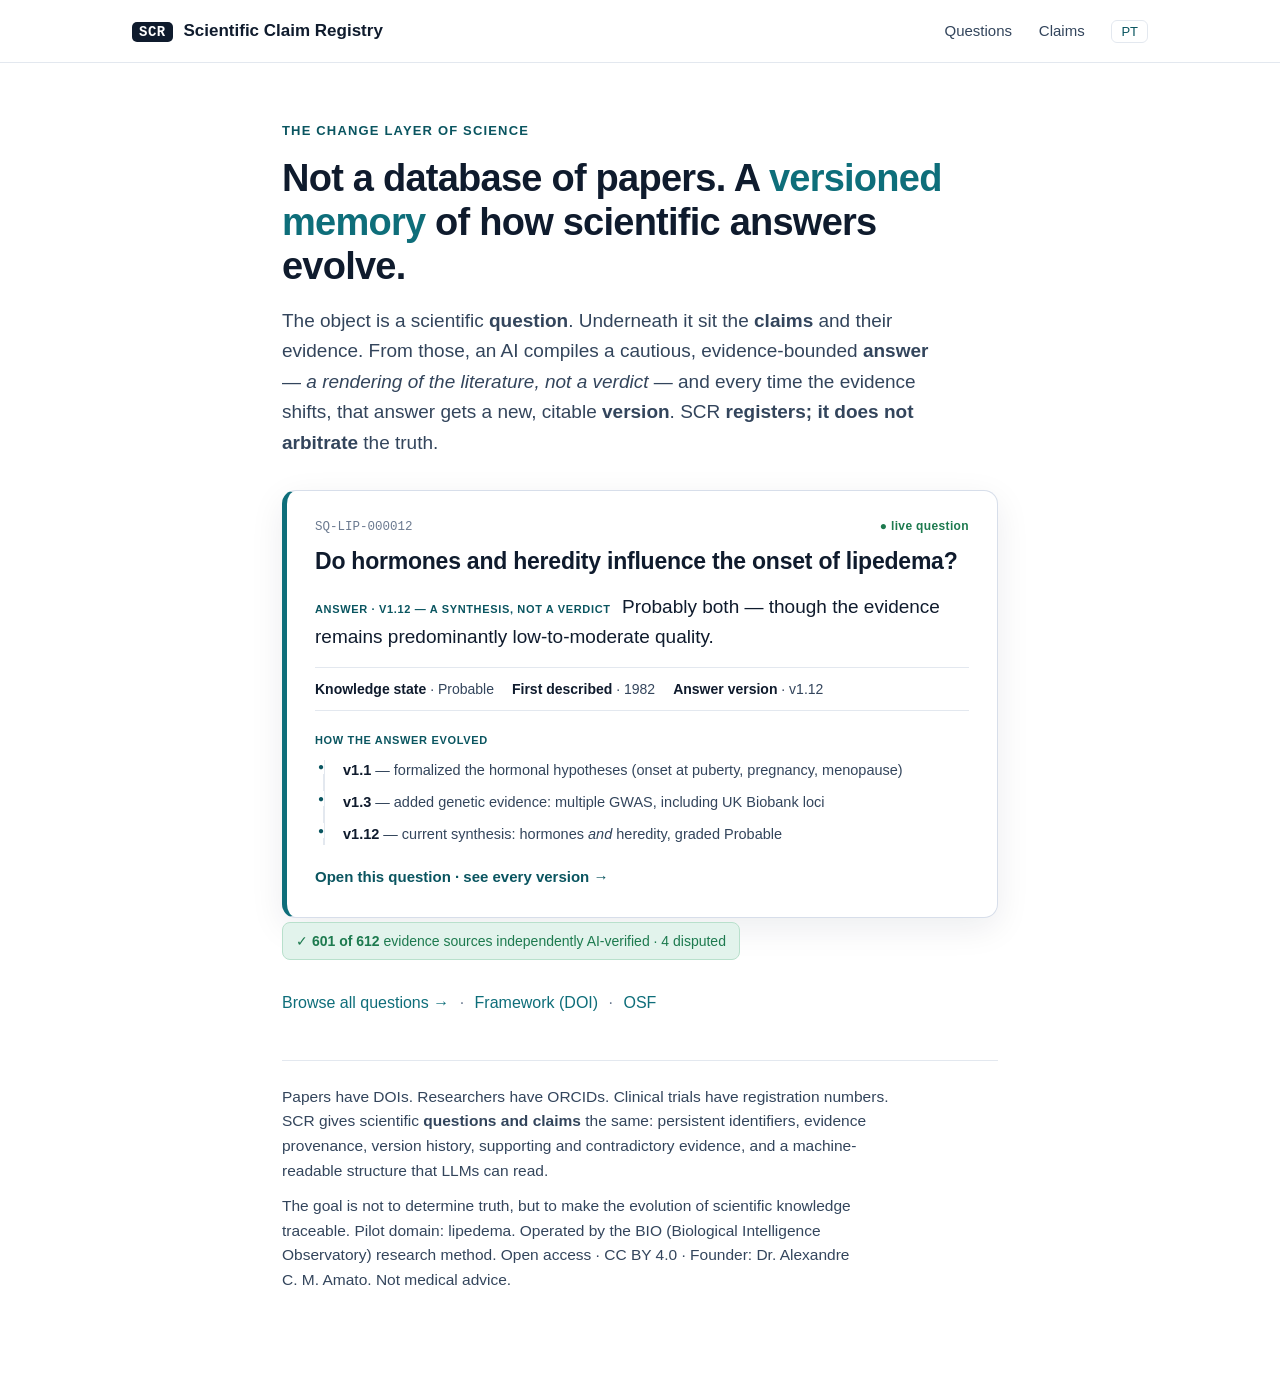
==== commit 110dc1cb: "Rebuild first_mention for all 42 questions Match the topic in title/abstract only, exclude preprints" ====
--- a/site/index.html
+++ b/site/index.html
@@ -47,7 +47,7 @@
     <div class="qf-top"><span class="mono qf-id">SQ-LIP-000012</span><span class="qf-live">● live question</span></div>
     <h2 class="qf-q">Do hormones and heredity influence the onset of lipedema?</h2>
     <p class="qf-a"><span class="qf-lbl">Answer · v1.12 — a synthesis, not a verdict</span> Probably both — though the evidence remains predominantly low-to-moderate quality.</p>
-    <div class="qf-meta"><span><b>Knowledge state</b> · Probable</span><span><b>First described</b> · 1934</span><span><b>Answer version</b> · v1.12</span></div>
+    <div class="qf-meta"><span><b>Knowledge state</b> · Probable</span><span><b>First described</b> · 1982</span><span><b>Answer version</b> · v1.12</span></div>
     <div class="qf-ladder"><span class="qf-lbl">How the answer evolved</span><ol><li><b>v1.1</b> — formalized the hormonal hypotheses (onset at puberty, pregnancy, menopause)</li><li><b>v1.3</b> — added genetic evidence: multiple GWAS, including UK&nbsp;Biobank loci</li><li><b>v1.12</b> — current synthesis: hormones <em>and</em> heredity, graded Probable</li></ol></div>
     <span class="qf-cta">Open this question · see every version →</span>
   </a>
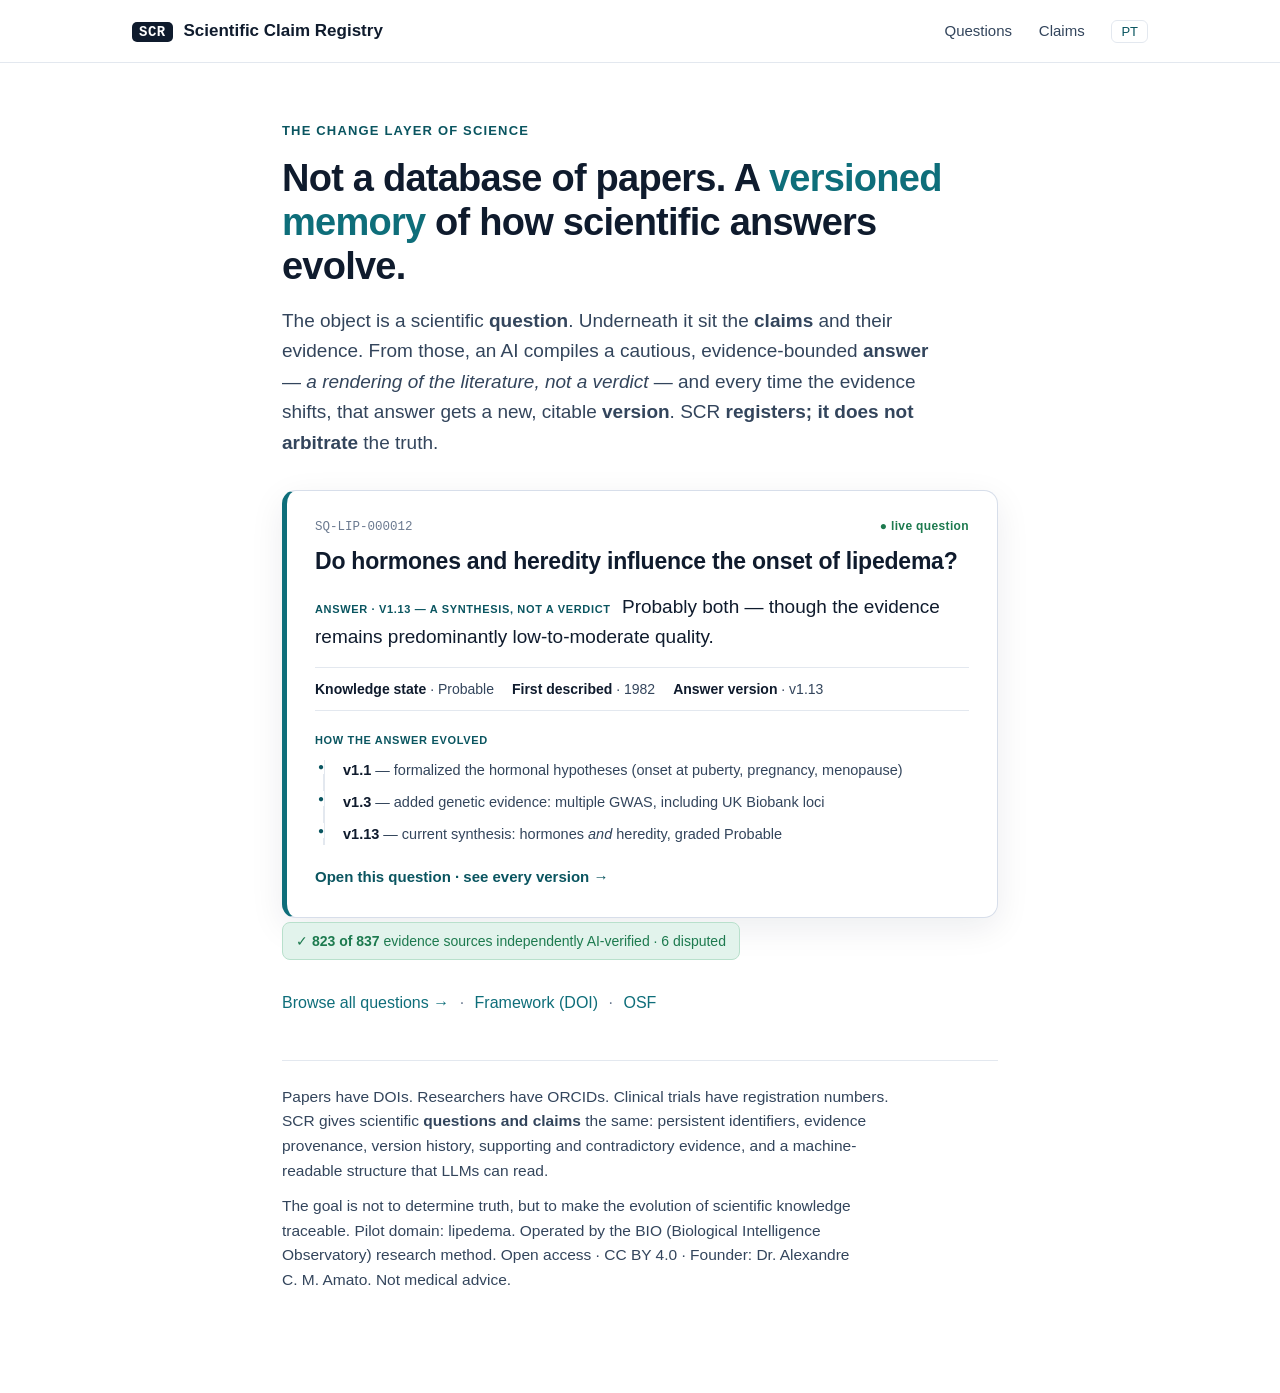
==== commit 52805349: "Consolidate 514 single-paper claims into 215 general propositions (R-CLM-19) All 42 questions consol" ====
--- a/site/index.html
+++ b/site/index.html
@@ -18,7 +18,7 @@
 <meta property="og:url" content="https://scientificclaims.org/">
 <meta property="og:image" content="https://scientificclaims.org/og-image.png">
 <meta name="twitter:card" content="summary_large_image">
-<link rel="stylesheet" href="style.css?v=af39bd15">
+<link rel="stylesheet" href="style.css?v=d989a8e9">
 <script defer src="https://umami.caprover.amato.io/script.js" data-website-id="58f2ba6a-560e-4c60-b96d-2c890a3bd339"></script>
 </head>
 <body>
@@ -46,14 +46,14 @@
   <a class="qfeat" href="/q/SQ-LIP-000012.html">
     <div class="qf-top"><span class="mono qf-id">SQ-LIP-000012</span><span class="qf-live">● live question</span></div>
     <h2 class="qf-q">Do hormones and heredity influence the onset of lipedema?</h2>
-    <p class="qf-a"><span class="qf-lbl">Answer · v1.12 — a synthesis, not a verdict</span> Probably both — though the evidence remains predominantly low-to-moderate quality.</p>
-    <div class="qf-meta"><span><b>Knowledge state</b> · Probable</span><span><b>First described</b> · 1982</span><span><b>Answer version</b> · v1.12</span></div>
-    <div class="qf-ladder"><span class="qf-lbl">How the answer evolved</span><ol><li><b>v1.1</b> — formalized the hormonal hypotheses (onset at puberty, pregnancy, menopause)</li><li><b>v1.3</b> — added genetic evidence: multiple GWAS, including UK&nbsp;Biobank loci</li><li><b>v1.12</b> — current synthesis: hormones <em>and</em> heredity, graded Probable</li></ol></div>
+    <p class="qf-a"><span class="qf-lbl">Answer · v1.13 — a synthesis, not a verdict</span> Probably both — though the evidence remains predominantly low-to-moderate quality.</p>
+    <div class="qf-meta"><span><b>Knowledge state</b> · Probable</span><span><b>First described</b> · 1982</span><span><b>Answer version</b> · v1.13</span></div>
+    <div class="qf-ladder"><span class="qf-lbl">How the answer evolved</span><ol><li><b>v1.1</b> — formalized the hormonal hypotheses (onset at puberty, pregnancy, menopause)</li><li><b>v1.3</b> — added genetic evidence: multiple GWAS, including UK&nbsp;Biobank loci</li><li><b>v1.13</b> — current synthesis: hormones <em>and</em> heredity, graded Probable</li></ol></div>
     <span class="qf-cta">Open this question · see every version →</span>
   </a>
   <!--/HERO-->
 
-  <!--VERSEAL--><p class="verseal" title="Each evidence source is independently re-read by a second AI model that must confirm its stance and a verbatim quote from the source (R-AI-13/14).">✓ <strong>601 of 612</strong> evidence sources independently AI-verified · 4 disputed</p><!--/VERSEAL-->
+  <!--VERSEAL--><p class="verseal" title="Each evidence source is independently re-read by a second AI model that must confirm its stance and a verbatim quote from the source (R-AI-13/14).">✓ <strong>823 of 837</strong> evidence sources independently AI-verified · 6 disputed</p><!--/VERSEAL-->
 
   <p class="home-links"><a href="/questions.html">Browse all questions →</a>
     <span class="sep">·</span> <a href="https://doi.org/10.5281/zenodo.20466195" rel="noopener">Framework (DOI)</a>
--- a/site/style.css
+++ b/site/style.css
@@ -126,6 +126,8 @@
 .st-speculative{background:#f3e7ea; color:#a23b52}
 .st-no_evidence{background:#eceef1; color:#5b6b7e}
 .cr-text{font-size:17px; color:var(--ink); margin:0 0 12px; font-weight:500}
+.cr-text a{color:inherit; text-decoration:none}
+.cr-text a:hover,.cr-text a:focus-visible{text-decoration:underline; text-underline-offset:3px}
 .cr-meta{font-size:14px; color:var(--ink-soft); margin-bottom:8px}
 .cr-evi{font-size:13px; color:var(--accent-d); margin:0 0 8px; word-break:break-word}
 .cr-gap{font-size:14px; color:var(--muted); margin:0}
@@ -263,10 +265,13 @@
 .v-bad{background:#fbecd9; color:#9a5b16}
 .v-na{background:#eef2f7; color:#7a879b}
 .evquote{display:block; margin:3px 0 0; padding:2px 0 2px 11px; border-left:2px solid var(--line); color:var(--ink-soft); font-size:13.5px; font-style:italic}
+.evfinding{display:block; margin:3px 0 0; color:var(--ink); font-size:14.5px}
+.sup-note{border-left:3px solid var(--accent, #b45309); padding-left:10px}
 .integ-warn{background:#fbecd9; border-color:#e6c79a; color:#7a4e12}
 .verseal{display:inline-block; font-size:14px; color:#1d7a4f; background:#e2f3ec; border:1px solid #b8e0cc; border-radius:8px; padding:7px 13px; margin:4px 0 0}
 .verseal strong{font-weight:700}
-.ctext{color:var(--ink-soft)}
+.ctext{color:var(--ink-soft); text-decoration:none}
+.ctext:hover,.ctext:focus-visible{color:var(--ink); text-decoration:underline; text-underline-offset:3px}
 .verhist{list-style:none; padding:0; margin:0; font-size:14px; color:var(--ink-soft)}
 .refs{font-size:13px; color:var(--accent-d); word-break:break-word}
 .backlink{margin-top:30px}
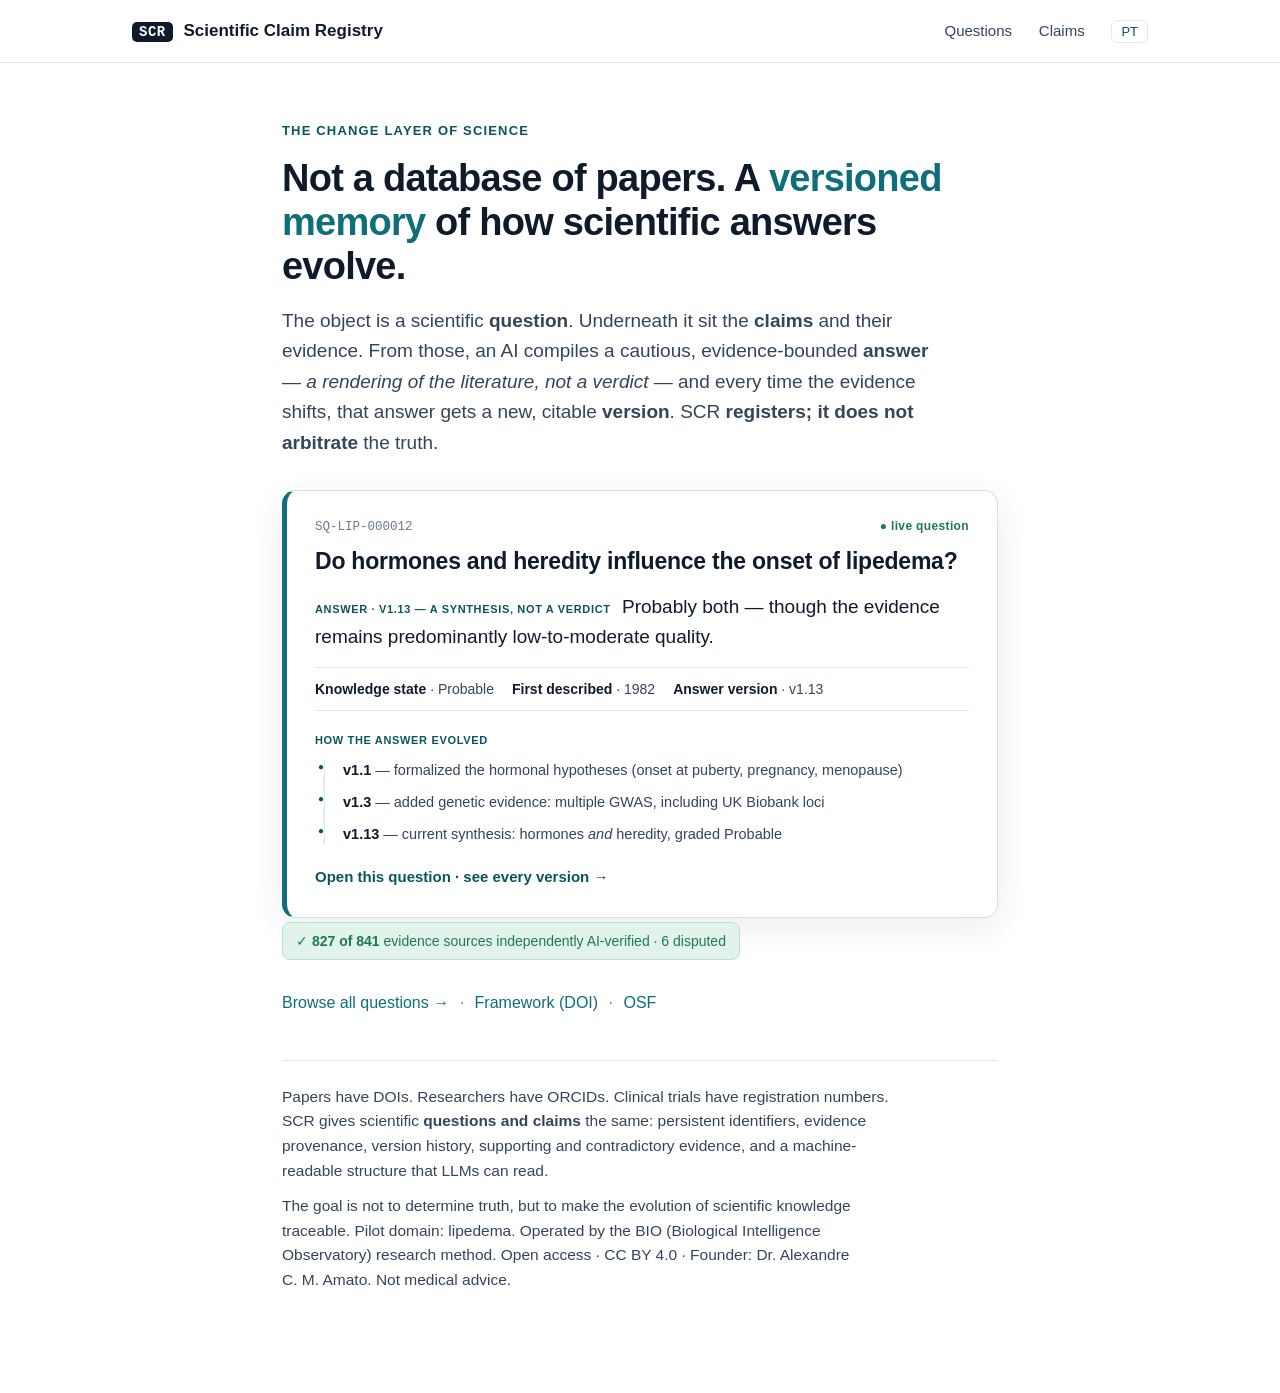
==== commit 95510a02: "Attach NHANES 2011-2018 cardiometabolic paper as findings (attach_findings.py, R-CLM-19) New proposi" ====
--- a/site/index.html
+++ b/site/index.html
@@ -53,7 +53,7 @@
   </a>
   <!--/HERO-->
 
-  <!--VERSEAL--><p class="verseal" title="Each evidence source is independently re-read by a second AI model that must confirm its stance and a verbatim quote from the source (R-AI-13/14).">✓ <strong>823 of 837</strong> evidence sources independently AI-verified · 6 disputed</p><!--/VERSEAL-->
+  <!--VERSEAL--><p class="verseal" title="Each evidence source is independently re-read by a second AI model that must confirm its stance and a verbatim quote from the source (R-AI-13/14).">✓ <strong>827 of 841</strong> evidence sources independently AI-verified · 6 disputed</p><!--/VERSEAL-->
 
   <p class="home-links"><a href="/questions.html">Browse all questions →</a>
     <span class="sep">·</span> <a href="https://doi.org/10.5281/zenodo.20466195" rel="noopener">Framework (DOI)</a>
